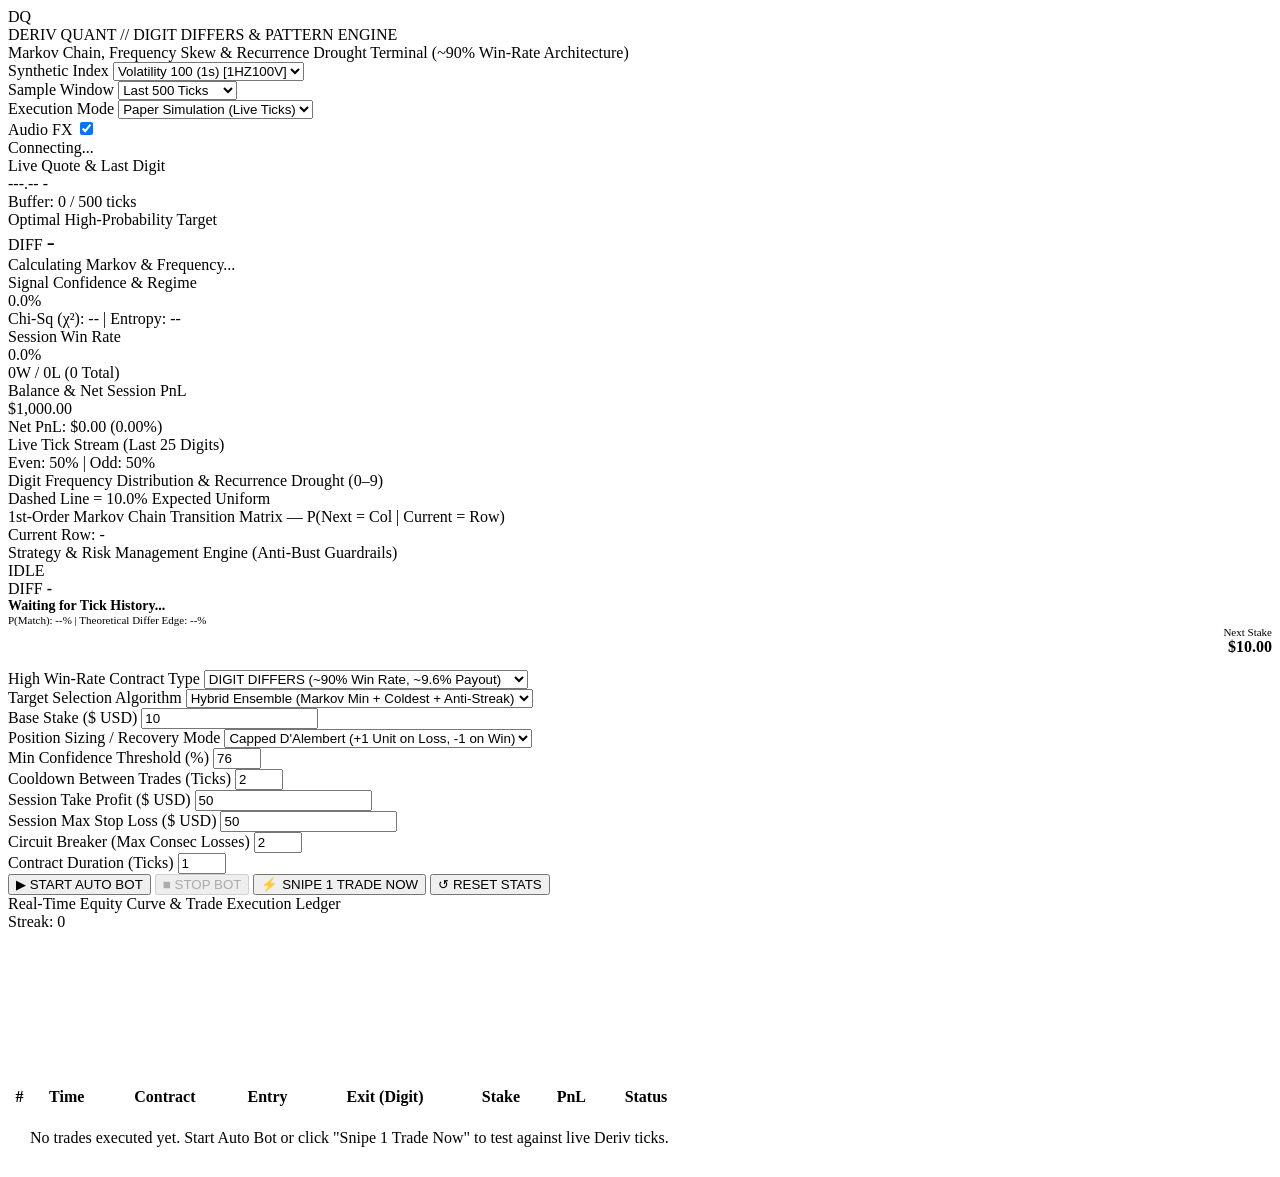
==== deriv-digit-bot/index.html @ 7e44f083 "Deploy Deriv Quant Terminal: deriv-digit-bot/index.html" ====
<!DOCTYPE html>
<html lang="en">
<head>
  <meta charset="UTF-8" />
  <meta name="viewport" content="width=device-width, initial-scale=1.0" />
  <title>Deriv Quant — Digit Statistics & Pattern Recognition Terminal</title>
  <link rel="preconnect" href="https://fonts.googleapis.com">
  <link rel="preconnect" href="https://fonts.gstatic.com" crossorigin>
  <link href="https://fonts.googleapis.com/css2?family=Inter:wght@400;500;600;700&family=JetBrains+Mono:wght@400;600;700;800&display=swap" rel="stylesheet">
  <link rel="stylesheet" href="styles.css" />
</head>
<body>

  <!-- Top Navigation & Connection Bar -->
  <header class="top-nav">
    <div class="brand">
      <div class="brand-logo">DQ</div>
      <div>
        <div class="brand-title">DERIV QUANT // DIGIT DIFFERS &amp; PATTERN ENGINE</div>
        <div class="brand-subtitle">Markov Chain, Frequency Skew &amp; Recurrence Drought Terminal (~90% Win-Rate Architecture)</div>
      </div>
    </div>

    <div class="nav-controls">
      <div class="control-pill">
        <label for="symbolSelect">Synthetic Index</label>
        <select id="symbolSelect">
          <option value="1HZ100V" selected>Volatility 100 (1s) [1HZ100V]</option>
          <option value="R_100">Volatility 100 [R_100]</option>
          <option value="1HZ75V">Volatility 75 (1s) [1HZ75V]</option>
          <option value="R_75">Volatility 75 [R_75]</option>
          <option value="1HZ50V">Volatility 50 (1s) [1HZ50V]</option>
          <option value="R_50">Volatility 50 [R_50]</option>
          <option value="1HZ25V">Volatility 25 (1s) [1HZ25V]</option>
          <option value="R_25">Volatility 25 [R_25]</option>
          <option value="1HZ10V">Volatility 10 (1s) [1HZ10V]</option>
          <option value="R_10">Volatility 10 [R_10]</option>
          <option value="JD100">Jump 100 Index [JD100]</option>
        </select>
      </div>

      <div class="control-pill">
        <label for="windowSelect">Sample Window</label>
        <select id="windowSelect">
          <option value="100">Last 100 Ticks</option>
          <option value="250">Last 250 Ticks</option>
          <option value="500" selected>Last 500 Ticks</option>
          <option value="1000">Last 1,000 Ticks</option>
        </select>
      </div>

      <div class="control-pill">
        <label for="execModeSelect">Execution Mode</label>
        <select id="execModeSelect">
          <option value="PAPER" selected>Paper Simulation (Live Ticks)</option>
          <option value="LIVE">Deriv API Account (Token)</option>
        </select>
      </div>

      <div class="control-pill" id="apiTokenContainer" style="display: none;">
        <label for="apiTokenInput">API Token</label>
        <input type="password" id="apiTokenInput" placeholder="Paste Deriv Token..." style="width: 145px;" />
        <button class="btn btn-secondary" id="authorizeBtn" style="min-width: auto; padding: 5px 10px;">Auth</button>
      </div>

      <div class="control-pill">
        <label for="soundToggle">Audio FX</label>
        <input type="checkbox" id="soundToggle" checked style="cursor: pointer;" />
      </div>

      <div id="wsStatusBadge" class="status-badge disconnected">
        <span class="status-dot"></span>
        <span id="wsStatusText">Connecting...</span>
      </div>
    </div>
  </header>

  <!-- Live Hero Metrics Strip -->
  <section class="ticker-strip">
    <div class="metric-box">
      <div class="metric-label">Live Quote &amp; Last Digit</div>
      <div class="metric-value">
        <span id="livePriceDisplay">---.--</span>
        <span id="liveDigitBadge" class="quote-last-digit">-</span>
      </div>
      <div class="metric-sub" id="tickCountSub">Buffer: 0 / 500 ticks</div>
    </div>

    <div class="metric-box">
      <div class="metric-label">Optimal High-Probability Target</div>
      <div class="metric-value" style="color: var(--accent-emerald);">
        <span id="bestTargetPrefix">DIFF</span> <span id="bestTargetDigit" style="font-size: 24px;">-</span>
      </div>
      <div class="metric-sub" id="bestTargetReason">Calculating Markov &amp; Frequency...</div>
    </div>

    <div class="metric-box">
      <div class="metric-label">Signal Confidence &amp; Regime</div>
      <div class="metric-value" id="confidenceDisplay">0.0%</div>
      <div class="metric-sub" id="chiSquareSub">Chi-Sq (χ²): -- | Entropy: --</div>
    </div>

    <div class="metric-box">
      <div class="metric-label">Session Win Rate</div>
      <div class="metric-value" id="winRateDisplay">0.0%</div>
      <div class="metric-sub" id="winLossSub">0W / 0L (0 Total)</div>
    </div>

    <div class="metric-box">
      <div class="metric-label">Balance &amp; Net Session PnL</div>
      <div class="metric-value">
        <span id="balanceDisplay">$1,000.00</span>
      </div>
      <div class="metric-sub" id="netPnlDisplay">Net PnL: $0.00 (0.00%)</div>
    </div>
  </section>

  <!-- Main Workspace Two-Column Grid -->
  <main class="workspace-grid">

    <!-- Left Column: Real-Time Digit Statistics & Pattern Recognition -->
    <div class="col-stack">

      <!-- Live Tick Digit Tape -->
      <div class="card">
        <div class="card-header">
          <div class="card-title">
            <span>Live Tick Stream (Last 25 Digits)</span>
          </div>
          <span class="card-badge" id="evenOddRatioBadge">Even: 50% | Odd: 50%</span>
        </div>
        <div class="card-body">
          <div class="tick-tape" id="tickTape"></div>
        </div>
      </div>

      <!-- Rolling Digit Distribution & Drought Analyzer (0-9) -->
      <div class="card">
        <div class="card-header">
          <div class="card-title">
            <span>Digit Frequency Distribution &amp; Recurrence Drought (0–9)</span>
          </div>
          <span class="card-badge">Dashed Line = 10.0% Expected Uniform</span>
        </div>
        <div class="card-body">
          <div class="digit-grid" id="digitDistributionGrid">
            <!-- Populated dynamically by JS -->
          </div>
        </div>
      </div>

      <!-- 1st-Order Markov Transition Matrix Heatmap -->
      <div class="card">
        <div class="card-header">
          <div class="card-title">
            <span>1st-Order Markov Chain Transition Matrix — P(Next = Col | Current = Row)</span>
          </div>
          <span class="card-badge" id="activeMarkovRowBadge">Current Row: -</span>
        </div>
        <div class="card-body markov-container">
          <table class="markov-table" id="markovTable">
            <!-- Populated dynamically by JS -->
          </table>
        </div>
      </div>

    </div>

    <!-- Right Column: Automated Bot Engine, Risk Manager & Trade Log -->
    <div class="col-stack">

      <!-- Signal & Strategy Controls Card -->
      <div class="card">
        <div class="card-header">
          <div class="card-title">
            <span>Strategy &amp; Risk Management Engine (Anti-Bust Guardrails)</span>
          </div>
          <span class="card-badge" id="botStateBadge">IDLE</span>
        </div>
        <div class="card-body">

          <!-- Live Signal Banner -->
          <div class="signal-banner" style="margin-bottom: 14px;">
            <div class="signal-main">
              <div class="signal-target-box">
                <span id="bannerContractPrefix">DIFF</span>
                <strong id="bannerTargetDigit">-</strong>
              </div>
              <div>
                <div style="font-weight: 700; font-size: 14px;" id="bannerSignalTitle">Waiting for Tick History...</div>
                <div style="font-size: 11px; color: var(--text-secondary);" id="bannerSignalSub">
                  P(Match): --% | Theoretical Differ Edge: --%
                </div>
              </div>
            </div>
            <div style="text-align: right; font-family: var(--font-mono);">
              <div style="font-size: 11px; color: var(--text-secondary);">Next Stake</div>
              <div style="font-size: 16px; font-weight: 700; color: var(--accent-cyan);" id="nextStakePreview">$10.00</div>
            </div>
          </div>

          <div class="settings-grid">
            <div class="form-group">
              <label for="contractTypeSelect">High Win-Rate Contract Type</label>
              <select id="contractTypeSelect">
                <option value="DIGITDIFF" selected>DIGIT DIFFERS (~90% Win Rate, ~9.6% Payout)</option>
                <option value="DIGITOVER_0">DIGIT OVER 0 (~90% Win Rate, ~9.6% Payout)</option>
                <option value="DIGITUNDER_9">DIGIT UNDER 9 (~90% Win Rate, ~9.6% Payout)</option>
                <option value="DIGITOVER_1">DIGIT OVER 1 (~80% Win Rate, ~23.5% Payout)</option>
                <option value="DIGITUNDER_8">DIGIT UNDER 8 (~80% Win Rate, ~23.5% Payout)</option>
              </select>
            </div>

            <div class="form-group">
              <label for="strategyModeSelect">Target Selection Algorithm</label>
              <select id="strategyModeSelect">
                <option value="HYBRID" selected>Hybrid Ensemble (Markov Min + Coldest + Anti-Streak)</option>
                <option value="MARKOV_ZERO">Strict Markov Zero-Transition Filter (P ≤ 4%)</option>
                <option value="MARKOV_MIN">Lowest Markov Transition P(Next | Current)</option>
                <option value="COLDEST">Coldest Digit (Lowest Rolling Frequency)</option>
                <option value="POST_CLUSTER">Cluster Exhaustion (After 2x Repeat)</option>
              </select>
            </div>

            <div class="form-group">
              <label for="baseStakeInput">Base Stake ($ USD)</label>
              <input type="number" id="baseStakeInput" value="10" min="0.35" step="0.5" />
            </div>

            <div class="form-group">
              <label for="sizingModeSelect">Position Sizing / Recovery Mode</label>
              <select id="sizingModeSelect">
                <option value="DALEMBERT" selected>Capped D'Alembert (+1 Unit on Loss, -1 on Win)</option>
                <option value="FLAT">Flat Stake (Zero Progression - Safest)</option>
                <option value="SPLIT_RECOVERY">3-Step Split Recovery (Capped at 3.5x)</option>
              </select>
            </div>

            <div class="form-group">
              <label for="minConfidenceInput">Min Confidence Threshold (%)</label>
              <input type="number" id="minConfidenceInput" value="76" min="50" max="98" step="1" />
            </div>

            <div class="form-group">
              <label for="cooldownTicksInput">Cooldown Between Trades (Ticks)</label>
              <input type="number" id="cooldownTicksInput" value="2" min="1" max="20" step="1" />
            </div>

            <div class="form-group">
              <label for="takeProfitInput">Session Take Profit ($ USD)</label>
              <input type="number" id="takeProfitInput" value="50" min="1" step="1" />
            </div>

            <div class="form-group">
              <label for="stopLossInput">Session Max Stop Loss ($ USD)</label>
              <input type="number" id="stopLossInput" value="50" min="1" step="1" />
            </div>

            <div class="form-group">
              <label for="maxConsecLossesInput">Circuit Breaker (Max Consec Losses)</label>
              <input type="number" id="maxConsecLossesInput" value="2" min="1" max="10" step="1" />
            </div>

            <div class="form-group">
              <label for="durationTicksInput">Contract Duration (Ticks)</label>
              <input type="number" id="durationTicksInput" value="1" min="1" max="10" step="1" />
            </div>
          </div>

          <div class="btn-row">
            <button class="btn btn-start" id="startBotBtn">▶ START AUTO BOT</button>
            <button class="btn btn-stop" id="stopBotBtn" disabled>■ STOP BOT</button>
            <button class="btn btn-snipe" id="manualSnipeBtn">⚡ SNIPE 1 TRADE NOW</button>
            <button class="btn btn-secondary" id="resetSessionBtn">↺ RESET STATS</button>
          </div>
        </div>
      </div>

      <!-- Equity Curve & Execution Log Card -->
      <div class="card">
        <div class="card-header">
          <div class="card-title">
            <span>Real-Time Equity Curve &amp; Trade Execution Ledger</span>
          </div>
          <span class="card-badge" id="streakBadge">Streak: 0</span>
        </div>
        <div class="card-body">
          <div class="equity-canvas-wrap">
            <canvas id="equityCanvas"></canvas>
          </div>

          <div class="table-scroll">
            <table class="trade-table">
              <thead>
                <tr>
                  <th>#</th>
                  <th>Time</th>
                  <th>Contract</th>
                  <th>Entry</th>
                  <th>Exit (Digit)</th>
                  <th>Stake</th>
                  <th>PnL</th>
                  <th>Status</th>
                </tr>
              </thead>
              <tbody id="tradeTableBody">
                <tr>
                  <td colspan="8" style="text-align: center; color: var(--text-muted); padding: 20px;">
                    No trades executed yet. Start Auto Bot or click "Snipe 1 Trade Now" to test against live Deriv ticks.
                  </td>
                </tr>
              </tbody>
            </table>
          </div>
        </div>
      </div>

    </div>

  </main>

  <script src="app.js"></script>
</body>
</html>
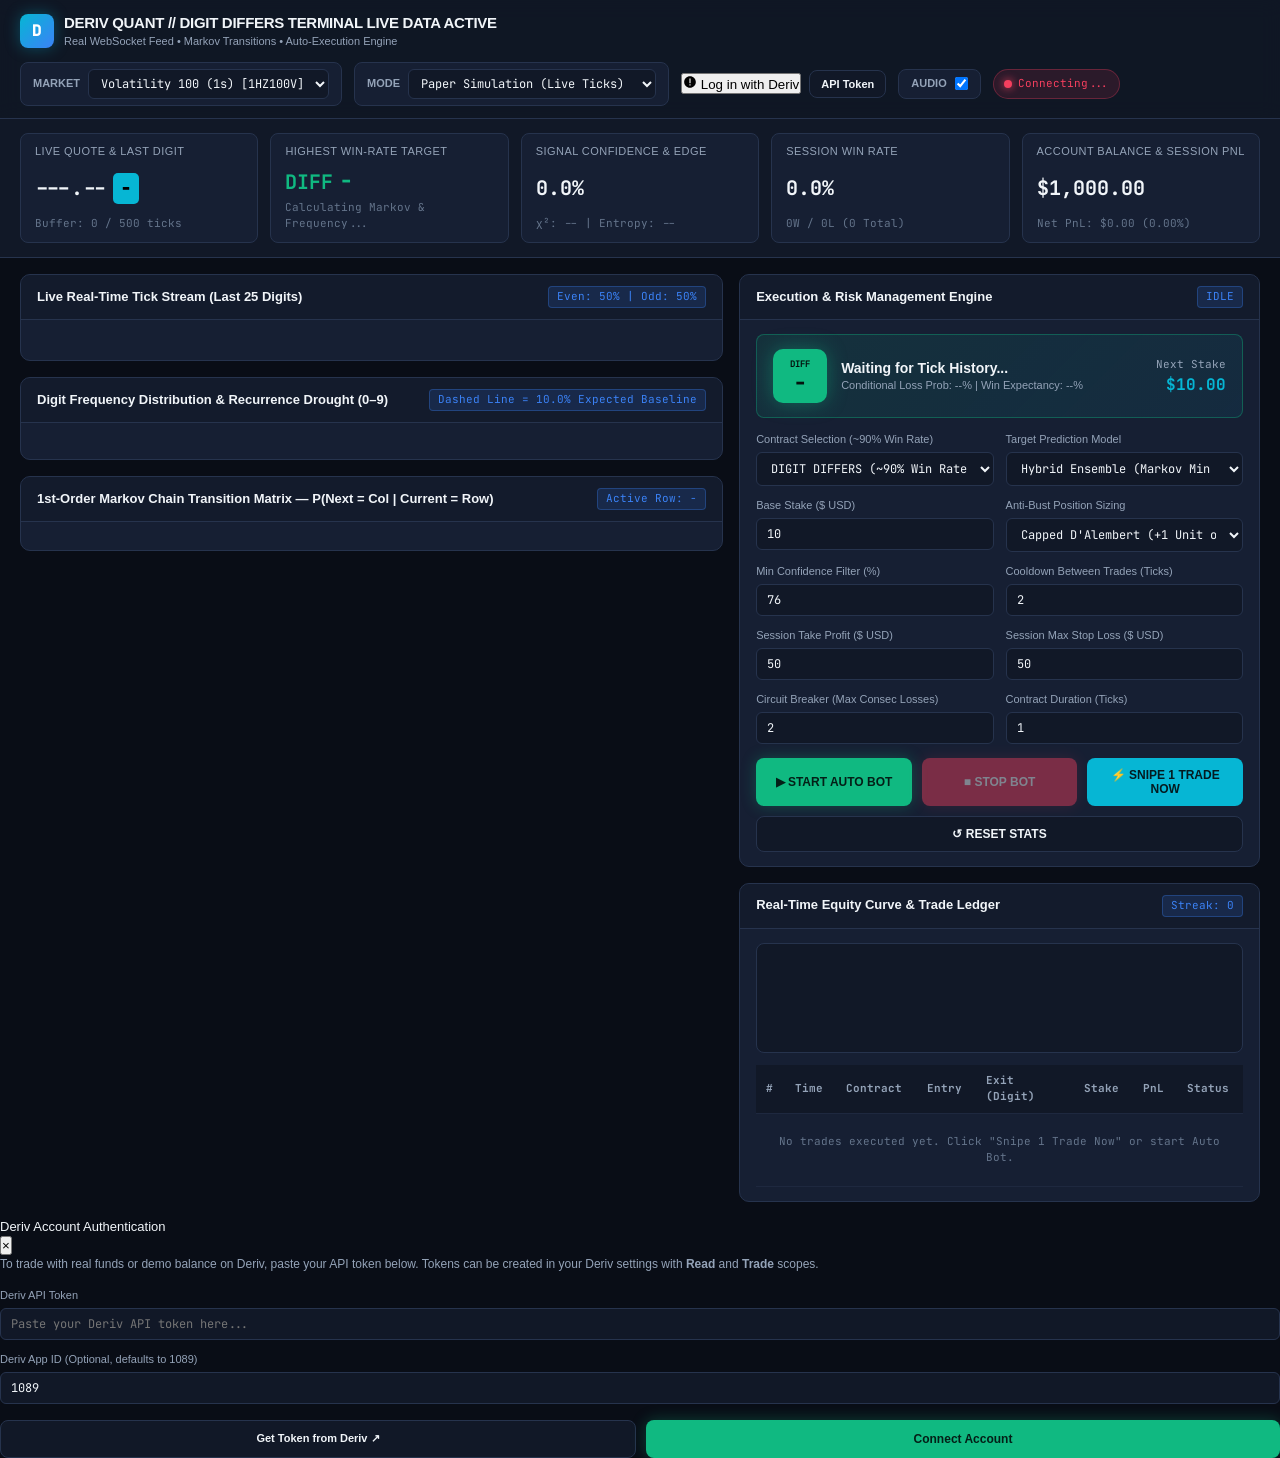
==== commit 8f418031: "Deploy Deriv Quant Terminal: deriv-digit-bot/index.html" ====
--- a/deriv-digit-bot/index.html
+++ b/deriv-digit-bot/index.html
@@ -3,7 +3,7 @@
 <head>
   <meta charset="UTF-8" />
   <meta name="viewport" content="width=device-width, initial-scale=1.0" />
-  <title>Deriv Quant — Digit Statistics & Pattern Recognition Terminal</title>
+  <title>Deriv Quant — Digit Statistics &amp; Real-Time Trading Terminal</title>
   <link rel="preconnect" href="https://fonts.googleapis.com">
   <link rel="preconnect" href="https://fonts.gstatic.com" crossorigin>
   <link href="https://fonts.googleapis.com/css2?family=Inter:wght@400;500;600;700&family=JetBrains+Mono:wght@400;600;700;800&display=swap" rel="stylesheet">
@@ -14,16 +14,20 @@
   <!-- Top Navigation & Connection Bar -->
   <header class="top-nav">
     <div class="brand">
-      <div class="brand-logo">DQ</div>
+      <div class="brand-logo">D</div>
       <div>
-        <div class="brand-title">DERIV QUANT // DIGIT DIFFERS &amp; PATTERN ENGINE</div>
-        <div class="brand-subtitle">Markov Chain, Frequency Skew &amp; Recurrence Drought Terminal (~90% Win-Rate Architecture)</div>
+        <div class="brand-title">
+          <span>DERIV QUANT // DIGIT DIFFERS TERMINAL</span>
+          <span class="live-pill" id="marketStatusPill">LIVE DATA ACTIVE</span>
+        </div>
+        <div class="brand-subtitle">Real WebSocket Feed • Markov Transitions • Auto-Execution Engine</div>
       </div>
     </div>
 
     <div class="nav-controls">
+      <!-- Deriv Symbol Selector -->
       <div class="control-pill">
-        <label for="symbolSelect">Synthetic Index</label>
+        <label for="symbolSelect">Market</label>
         <select id="symbolSelect">
           <option value="1HZ100V" selected>Volatility 100 (1s) [1HZ100V]</option>
           <option value="R_100">Volatility 100 [R_100]</option>
@@ -39,35 +43,43 @@
         </select>
       </div>
 
+      <!-- Execution Mode: Paper vs Live Account -->
       <div class="control-pill">
-        <label for="windowSelect">Sample Window</label>
-        <select id="windowSelect">
-          <option value="100">Last 100 Ticks</option>
-          <option value="250">Last 250 Ticks</option>
-          <option value="500" selected>Last 500 Ticks</option>
-          <option value="1000">Last 1,000 Ticks</option>
-        </select>
-      </div>
-
-      <div class="control-pill">
-        <label for="execModeSelect">Execution Mode</label>
+        <label for="execModeSelect">Mode</label>
         <select id="execModeSelect">
           <option value="PAPER" selected>Paper Simulation (Live Ticks)</option>
-          <option value="LIVE">Deriv API Account (Token)</option>
+          <option value="LIVE">Real Deriv Account (Live Bets)</option>
         </select>
       </div>
 
-      <div class="control-pill" id="apiTokenContainer" style="display: none;">
-        <label for="apiTokenInput">API Token</label>
-        <input type="password" id="apiTokenInput" placeholder="Paste Deriv Token..." style="width: 145px;" />
-        <button class="btn btn-secondary" id="authorizeBtn" style="min-width: auto; padding: 5px 10px;">Auth</button>
-      </div>
-
-      <div class="control-pill">
-        <label for="soundToggle">Audio FX</label>
+      <!-- Logged-in Account Badge & Switcher (Shown when authorized) -->
+      <div id="accountPill" class="account-badge-pill" style="display: none;">
+        <span id="accountTypeTag" class="account-type-tag tag-demo">DEMO</span>
+        <select id="accountSelect" style="background: transparent; border: none; font-weight: 700; color: #fff; padding: 0 4px; font-family: var(--font-mono);"></select>
+        <span id="headerBalance" class="account-balance-text">$0.00</span>
+        <button id="logoutBtn" title="Log out" style="background: none; border: none; color: var(--text-muted); cursor: pointer; font-size: 14px; margin-left: 4px;">✕</button>
+      </div>
+
+      <!-- Auth Actions: OAuth Login & API Token Modal -->
+      <div id="authActionsGroup" style="display: flex; gap: 8px; align-items: center;">
+        <button class="btn-deriv-login" id="derivOAuthBtn" title="Official Deriv OAuth2 Redirect Login">
+          <svg width="14" height="14" viewBox="0 0 24 24" fill="currentColor">
+            <path d="M12 2C6.48 2 2 6.48 2 12s4.48 10 10 10 10-4.48 10-10S17.52 2 12 2zm-1 14h2v2h-2v-2zm0-10h2v8h-2V6z"/>
+          </svg>
+          Log in with Deriv
+        </button>
+        <button class="btn btn-secondary" id="openTokenModalBtn" style="padding: 7px 11px; min-width: auto; font-size: 11px;">
+          API Token
+        </button>
+      </div>
+
+      <!-- Sound Toggle -->
+      <div class="control-pill" title="Toggle audio sound FX for wins, losses and entries">
+        <label for="soundToggle">Audio</label>
         <input type="checkbox" id="soundToggle" checked style="cursor: pointer;" />
       </div>
 
+      <!-- WebSocket Stream Status Badge -->
       <div id="wsStatusBadge" class="status-badge disconnected">
         <span class="status-dot"></span>
         <span id="wsStatusText">Connecting...</span>
@@ -87,7 +99,7 @@
     </div>
 
     <div class="metric-box">
-      <div class="metric-label">Optimal High-Probability Target</div>
+      <div class="metric-label">Highest Win-Rate Target</div>
       <div class="metric-value" style="color: var(--accent-emerald);">
         <span id="bestTargetPrefix">DIFF</span> <span id="bestTargetDigit" style="font-size: 24px;">-</span>
       </div>
@@ -95,9 +107,9 @@
     </div>
 
     <div class="metric-box">
-      <div class="metric-label">Signal Confidence &amp; Regime</div>
+      <div class="metric-label">Signal Confidence &amp; Edge</div>
       <div class="metric-value" id="confidenceDisplay">0.0%</div>
-      <div class="metric-sub" id="chiSquareSub">Chi-Sq (χ²): -- | Entropy: --</div>
+      <div class="metric-sub" id="chiSquareSub">χ²: -- | Entropy: --</div>
     </div>
 
     <div class="metric-box">
@@ -107,7 +119,7 @@
     </div>
 
     <div class="metric-box">
-      <div class="metric-label">Balance &amp; Net Session PnL</div>
+      <div class="metric-label">Account Balance &amp; Session PnL</div>
       <div class="metric-value">
         <span id="balanceDisplay">$1,000.00</span>
       </div>
@@ -125,7 +137,7 @@
       <div class="card">
         <div class="card-header">
           <div class="card-title">
-            <span>Live Tick Stream (Last 25 Digits)</span>
+            <span>Live Real-Time Tick Stream (Last 25 Digits)</span>
           </div>
           <span class="card-badge" id="evenOddRatioBadge">Even: 50% | Odd: 50%</span>
         </div>
@@ -140,7 +152,7 @@
           <div class="card-title">
             <span>Digit Frequency Distribution &amp; Recurrence Drought (0–9)</span>
           </div>
-          <span class="card-badge">Dashed Line = 10.0% Expected Uniform</span>
+          <span class="card-badge">Dashed Line = 10.0% Expected Baseline</span>
         </div>
         <div class="card-body">
           <div class="digit-grid" id="digitDistributionGrid">
@@ -155,7 +167,7 @@
           <div class="card-title">
             <span>1st-Order Markov Chain Transition Matrix — P(Next = Col | Current = Row)</span>
           </div>
-          <span class="card-badge" id="activeMarkovRowBadge">Current Row: -</span>
+          <span class="card-badge" id="activeMarkovRowBadge">Active Row: -</span>
         </div>
         <div class="card-body markov-container">
           <table class="markov-table" id="markovTable">
@@ -173,7 +185,7 @@
       <div class="card">
         <div class="card-header">
           <div class="card-title">
-            <span>Strategy &amp; Risk Management Engine (Anti-Bust Guardrails)</span>
+            <span>Execution &amp; Risk Management Engine</span>
           </div>
           <span class="card-badge" id="botStateBadge">IDLE</span>
         </div>
@@ -189,7 +201,7 @@
               <div>
                 <div style="font-weight: 700; font-size: 14px;" id="bannerSignalTitle">Waiting for Tick History...</div>
                 <div style="font-size: 11px; color: var(--text-secondary);" id="bannerSignalSub">
-                  P(Match): --% | Theoretical Differ Edge: --%
+                  Conditional Loss Prob: --% | Win Expectancy: --%
                 </div>
               </div>
             </div>
@@ -201,7 +213,7 @@
 
           <div class="settings-grid">
             <div class="form-group">
-              <label for="contractTypeSelect">High Win-Rate Contract Type</label>
+              <label for="contractTypeSelect">Contract Selection (~90% Win Rate)</label>
               <select id="contractTypeSelect">
                 <option value="DIGITDIFF" selected>DIGIT DIFFERS (~90% Win Rate, ~9.6% Payout)</option>
                 <option value="DIGITOVER_0">DIGIT OVER 0 (~90% Win Rate, ~9.6% Payout)</option>
@@ -212,13 +224,12 @@
             </div>
 
             <div class="form-group">
-              <label for="strategyModeSelect">Target Selection Algorithm</label>
+              <label for="strategyModeSelect">Target Prediction Model</label>
               <select id="strategyModeSelect">
-                <option value="HYBRID" selected>Hybrid Ensemble (Markov Min + Coldest + Anti-Streak)</option>
-                <option value="MARKOV_ZERO">Strict Markov Zero-Transition Filter (P ≤ 4%)</option>
+                <option value="HYBRID" selected>Hybrid Ensemble (Markov Min + Coldest + Drought)</option>
                 <option value="MARKOV_MIN">Lowest Markov Transition P(Next | Current)</option>
                 <option value="COLDEST">Coldest Digit (Lowest Rolling Frequency)</option>
-                <option value="POST_CLUSTER">Cluster Exhaustion (After 2x Repeat)</option>
+                <option value="POST_CLUSTER">Cluster Exhaustion (After 2x Consecutive)</option>
               </select>
             </div>
 
@@ -228,7 +239,7 @@
             </div>
 
             <div class="form-group">
-              <label for="sizingModeSelect">Position Sizing / Recovery Mode</label>
+              <label for="sizingModeSelect">Anti-Bust Position Sizing</label>
               <select id="sizingModeSelect">
                 <option value="DALEMBERT" selected>Capped D'Alembert (+1 Unit on Loss, -1 on Win)</option>
                 <option value="FLAT">Flat Stake (Zero Progression - Safest)</option>
@@ -237,7 +248,7 @@
             </div>
 
             <div class="form-group">
-              <label for="minConfidenceInput">Min Confidence Threshold (%)</label>
+              <label for="minConfidenceInput">Min Confidence Filter (%)</label>
               <input type="number" id="minConfidenceInput" value="76" min="50" max="98" step="1" />
             </div>
 
@@ -280,7 +291,7 @@
       <div class="card">
         <div class="card-header">
           <div class="card-title">
-            <span>Real-Time Equity Curve &amp; Trade Execution Ledger</span>
+            <span>Real-Time Equity Curve &amp; Trade Ledger</span>
           </div>
           <span class="card-badge" id="streakBadge">Streak: 0</span>
         </div>
@@ -306,7 +317,7 @@
               <tbody id="tradeTableBody">
                 <tr>
                   <td colspan="8" style="text-align: center; color: var(--text-muted); padding: 20px;">
-                    No trades executed yet. Start Auto Bot or click "Snipe 1 Trade Now" to test against live Deriv ticks.
+                    No trades executed yet. Click "Snipe 1 Trade Now" or start Auto Bot.
                   </td>
                 </tr>
               </tbody>
@@ -319,6 +330,42 @@
 
   </main>
 
+  <!-- API Token Modal -->
+  <div class="modal-overlay" id="tokenModal">
+    <div class="modal-content">
+      <div class="modal-header">
+        <div class="modal-title">Deriv Account Authentication</div>
+        <button class="modal-close" id="closeTokenModalBtn">×</button>
+      </div>
+      <p style="font-size: 12px; color: var(--text-secondary); margin-bottom: 14px;">
+        To trade with real funds or demo balance on Deriv, paste your API token below.
+        Tokens can be created in your Deriv settings with <strong>Read</strong> and <strong>Trade</strong> scopes.
+      </p>
+
+      <div class="form-group" style="margin-bottom: 12px;">
+        <label for="modalTokenInput">Deriv API Token</label>
+        <input type="password" id="modalTokenInput" placeholder="Paste your Deriv API token here..." />
+      </div>
+
+      <div class="form-group" style="margin-bottom: 16px;">
+        <label for="modalAppIdInput">Deriv App ID (Optional, defaults to 1089)</label>
+        <input type="number" id="modalAppIdInput" value="1089" />
+      </div>
+
+      <div style="display: flex; gap: 10px; justify-content: flex-end;">
+        <a href="https://app.deriv.com/account/api-token" target="_blank" rel="noopener" class="btn btn-secondary" style="text-decoration: none; font-size: 11px;">
+          Get Token from Deriv ↗
+        </a>
+        <button class="btn btn-start" id="saveTokenBtn" style="min-width: 140px;">
+          Connect Account
+        </button>
+      </div>
+    </div>
+  </div>
+
+  <!-- Toast Notification Container -->
+  <div id="toastContainer"></div>
+
   <script src="app.js"></script>
 </body>
 </html>
--- a/deriv-digit-bot/styles.css
+++ b/deriv-digit-bot/styles.css
@@ -0,0 +1,646 @@
+:root {
+  --bg-primary: #090d16;
+  --bg-secondary: #111827;
+  --bg-card: #161f33;
+  --bg-card-hover: #1e2942;
+  --border-color: #26334d;
+  --text-primary: #f1f5f9;
+  --text-secondary: #94a3b8;
+  --text-muted: #64748b;
+  --accent-cyan: #06b6d4;
+  --accent-blue: #3b82f6;
+  --accent-emerald: #10b981;
+  --accent-amber: #f59e0b;
+  --accent-rose: #f43f5e;
+  --accent-purple: #8b5cf6;
+  --font-mono: 'JetBrains Mono', 'Fira Code', Consolas, monospace;
+  --font-sans: 'Inter', -apple-system, BlinkMacSystemFont, 'Segoe UI', Roboto, sans-serif;
+}
+
+* {
+  box-sizing: border-box;
+  margin: 0;
+  padding: 0;
+}
+
+body {
+  background-color: var(--bg-primary);
+  color: var(--text-primary);
+  font-family: var(--font-sans);
+  font-size: 13px;
+  line-height: 1.45;
+  min-height: 100vh;
+  overflow-x: hidden;
+}
+
+/* Header */
+.top-nav {
+  display: flex;
+  align-items: center;
+  justify-content: space-between;
+  flex-wrap: wrap;
+  gap: 12px;
+  padding: 12px 20px;
+  background: rgba(17, 24, 39, 0.92);
+  backdrop-filter: blur(10px);
+  border-bottom: 1px solid var(--border-color);
+  position: sticky;
+  top: 0;
+  z-index: 100;
+}
+
+.brand {
+  display: flex;
+  align-items: center;
+  gap: 10px;
+}
+
+.brand-logo {
+  width: 34px;
+  height: 34px;
+  border-radius: 8px;
+  background: linear-gradient(135deg, var(--accent-cyan), var(--accent-blue));
+  display: flex;
+  align-items: center;
+  justify-content: center;
+  font-family: var(--font-mono);
+  font-weight: 800;
+  font-size: 16px;
+  color: #fff;
+  box-shadow: 0 0 15px rgba(6, 182, 212, 0.35);
+}
+
+.brand-title {
+  font-weight: 700;
+  font-size: 15px;
+  letter-spacing: -0.02em;
+}
+
+.brand-subtitle {
+  font-size: 11px;
+  color: var(--text-secondary);
+}
+
+.nav-controls {
+  display: flex;
+  align-items: center;
+  gap: 12px;
+  flex-wrap: wrap;
+}
+
+.control-pill {
+  display: flex;
+  align-items: center;
+  gap: 8px;
+  background: var(--bg-card);
+  border: 1px solid var(--border-color);
+  padding: 6px 12px;
+  border-radius: 8px;
+}
+
+.control-pill label {
+  font-size: 11px;
+  color: var(--text-secondary);
+  text-transform: uppercase;
+  font-weight: 600;
+}
+
+select, input[type="number"], input[type="text"], input[type="password"] {
+  background: var(--bg-secondary);
+  color: var(--text-primary);
+  border: 1px solid var(--border-color);
+  border-radius: 6px;
+  padding: 5px 8px;
+  font-size: 12px;
+  font-family: var(--font-mono);
+  outline: none;
+  transition: border-color 0.15s;
+}
+
+select:focus, input:focus {
+  border-color: var(--accent-cyan);
+}
+
+.status-badge {
+  display: flex;
+  align-items: center;
+  gap: 6px;
+  font-family: var(--font-mono);
+  font-size: 11px;
+  padding: 6px 10px;
+  border-radius: 20px;
+  background: rgba(16, 185, 129, 0.12);
+  color: var(--accent-emerald);
+  border: 1px solid rgba(16, 185, 129, 0.3);
+}
+
+.status-badge.disconnected {
+  background: rgba(244, 63, 94, 0.12);
+  color: var(--accent-rose);
+  border-color: rgba(244, 63, 94, 0.3);
+}
+
+.status-dot {
+  width: 8px;
+  height: 8px;
+  border-radius: 50%;
+  background: currentColor;
+  box-shadow: 0 0 8px currentColor;
+  animation: pulse 1.8s infinite;
+}
+
+@keyframes pulse {
+  0%, 100% { opacity: 1; }
+  50% { opacity: 0.4; }
+}
+
+/* Live Ticker Hero Strip */
+.ticker-strip {
+  display: grid;
+  grid-template-columns: repeat(auto-fit, minmax(175px, 1fr));
+  gap: 12px;
+  padding: 14px 20px;
+  background: var(--bg-secondary);
+  border-bottom: 1px solid var(--border-color);
+}
+
+.metric-box {
+  background: var(--bg-card);
+  border: 1px solid var(--border-color);
+  border-radius: 8px;
+  padding: 10px 14px;
+  display: flex;
+  flex-direction: column;
+  justify-content: space-between;
+}
+
+.metric-label {
+  font-size: 11px;
+  color: var(--text-secondary);
+  text-transform: uppercase;
+  letter-spacing: 0.04em;
+  margin-bottom: 4px;
+}
+
+.metric-value {
+  font-family: var(--font-mono);
+  font-size: 20px;
+  font-weight: 700;
+  color: var(--text-primary);
+  display: flex;
+  align-items: baseline;
+  gap: 6px;
+}
+
+.quote-last-digit {
+  display: inline-block;
+  padding: 1px 7px;
+  border-radius: 5px;
+  background: var(--accent-cyan);
+  color: #000;
+  font-weight: 800;
+}
+
+.metric-sub {
+  font-size: 11px;
+  color: var(--text-muted);
+  margin-top: 2px;
+  font-family: var(--font-mono);
+}
+
+/* Main Grid Layout */
+.workspace-grid {
+  display: grid;
+  grid-template-columns: 1.35fr 1fr;
+  gap: 16px;
+  padding: 16px 20px;
+  max-width: 1800px;
+  margin: 0 auto;
+}
+
+@media (max-width: 1200px) {
+  .workspace-grid {
+    grid-template-columns: 1fr;
+  }
+}
+
+.col-stack {
+  display: flex;
+  flex-direction: column;
+  gap: 16px;
+}
+
+.card {
+  background: var(--bg-card);
+  border: 1px solid var(--border-color);
+  border-radius: 10px;
+  overflow: hidden;
+}
+
+.card-header {
+  display: flex;
+  align-items: center;
+  justify-content: space-between;
+  padding: 11px 16px;
+  background: rgba(17, 24, 39, 0.55);
+  border-bottom: 1px solid var(--border-color);
+}
+
+.card-title {
+  font-weight: 600;
+  font-size: 13px;
+  display: flex;
+  align-items: center;
+  gap: 8px;
+}
+
+.card-badge {
+  font-family: var(--font-mono);
+  font-size: 11px;
+  padding: 2px 8px;
+  border-radius: 4px;
+  background: rgba(59, 130, 246, 0.15);
+  color: var(--accent-blue);
+  border: 1px solid rgba(59, 130, 246, 0.3);
+}
+
+.card-body {
+  padding: 14px 16px;
+}
+
+/* Recent Ticks Stream Tape */
+.tick-tape {
+  display: flex;
+  gap: 6px;
+  overflow-x: hidden;
+  padding: 6px 0;
+  align-items: center;
+}
+
+.tick-pill {
+  min-width: 32px;
+  height: 32px;
+  border-radius: 6px;
+  display: flex;
+  align-items: center;
+  justify-content: center;
+  font-family: var(--font-mono);
+  font-weight: 700;
+  font-size: 14px;
+  background: var(--bg-secondary);
+  border: 1px solid var(--border-color);
+  transition: transform 0.15s, background 0.15s;
+}
+
+.tick-pill.latest {
+  transform: scale(1.1);
+  border-color: var(--accent-cyan);
+  box-shadow: 0 0 10px rgba(6, 182, 212, 0.4);
+}
+
+.tick-pill.target-diff {
+  background: rgba(16, 185, 129, 0.18);
+  border-color: var(--accent-emerald);
+  color: var(--accent-emerald);
+}
+
+/* Digit Distribution Bars (0-9) */
+.digit-grid {
+  display: grid;
+  grid-template-columns: repeat(10, 1fr);
+  gap: 8px;
+  margin-top: 8px;
+}
+
+.digit-col {
+  display: flex;
+  flex-direction: column;
+  align-items: center;
+  background: var(--bg-secondary);
+  border: 1px solid var(--border-color);
+  border-radius: 8px;
+  padding: 10px 6px;
+  position: relative;
+  transition: border-color 0.2s, box-shadow 0.2s;
+}
+
+.digit-col.active-digit {
+  border-color: var(--accent-cyan);
+  box-shadow: inset 0 0 10px rgba(6, 182, 212, 0.2);
+}
+
+.digit-col.recommended-diff {
+  border-color: var(--accent-emerald);
+  box-shadow: 0 0 12px rgba(16, 185, 129, 0.25);
+}
+
+.digit-col.hot-digit {
+  border-color: rgba(244, 63, 94, 0.5);
+}
+
+.digit-tag {
+  font-size: 9px;
+  font-family: var(--font-mono);
+  text-transform: uppercase;
+  padding: 1px 5px;
+  border-radius: 3px;
+  margin-bottom: 6px;
+  height: 15px;
+}
+
+.tag-cold {
+  background: rgba(16, 185, 129, 0.2);
+  color: var(--accent-emerald);
+}
+
+.tag-hot {
+  background: rgba(244, 63, 94, 0.2);
+  color: var(--accent-rose);
+}
+
+.bar-wrapper {
+  width: 100%;
+  height: 95px;
+  background: rgba(255, 255, 255, 0.03);
+  border-radius: 4px;
+  display: flex;
+  align-items: flex-end;
+  justify-content: center;
+  position: relative;
+  overflow: hidden;
+  margin-bottom: 8px;
+}
+
+.bar-baseline {
+  position: absolute;
+  bottom: 50%; /* 10% expected mark when max scale is 20% */
+  left: 0;
+  right: 0;
+  border-top: 1px dashed rgba(148, 163, 184, 0.35);
+  z-index: 1;
+}
+
+.bar-fill {
+  width: 70%;
+  background: linear-gradient(180deg, var(--accent-blue), rgba(59, 130, 246, 0.3));
+  border-radius: 3px 3px 0 0;
+  transition: height 0.25s ease;
+}
+
+.digit-col.recommended-diff .bar-fill {
+  background: linear-gradient(180deg, var(--accent-emerald), rgba(16, 185, 129, 0.3));
+}
+
+.digit-col.hot-digit .bar-fill {
+  background: linear-gradient(180deg, var(--accent-rose), rgba(244, 63, 94, 0.3));
+}
+
+.digit-number {
+  font-family: var(--font-mono);
+  font-size: 16px;
+  font-weight: 800;
+  margin-bottom: 2px;
+}
+
+.digit-pct {
+  font-family: var(--font-mono);
+  font-size: 11px;
+  color: var(--text-secondary);
+}
+
+.digit-drought {
+  font-family: var(--font-mono);
+  font-size: 10px;
+  color: var(--text-muted);
+  margin-top: 4px;
+}
+
+/* Markov Transition Heatmap */
+.markov-container {
+  overflow-x: auto;
+}
+
+.markov-table {
+  width: 100%;
+  border-collapse: collapse;
+  font-family: var(--font-mono);
+  font-size: 11px;
+  text-align: center;
+}
+
+.markov-table th, .markov-table td {
+  padding: 6px 4px;
+  border: 1px solid rgba(38, 51, 77, 0.6);
+}
+
+.markov-table th {
+  background: var(--bg-secondary);
+  color: var(--text-secondary);
+  font-weight: 600;
+}
+
+.markov-row-active {
+  outline: 2px solid var(--accent-cyan);
+  position: relative;
+}
+
+.markov-cell-best {
+  outline: 2px solid var(--accent-emerald);
+  font-weight: 800;
+  color: #fff !important;
+}
+
+/* Signal Engine Banner */
+.signal-banner {
+  display: flex;
+  align-items: center;
+  justify-content: space-between;
+  flex-wrap: wrap;
+  gap: 12px;
+  padding: 14px 16px;
+  border-radius: 8px;
+  background: linear-gradient(135deg, rgba(16, 185, 129, 0.12), rgba(6, 182, 212, 0.08));
+  border: 1px solid rgba(16, 185, 129, 0.35);
+}
+
+.signal-main {
+  display: flex;
+  align-items: center;
+  gap: 14px;
+}
+
+.signal-target-box {
+  width: 54px;
+  height: 54px;
+  border-radius: 10px;
+  background: var(--accent-emerald);
+  color: #04130e;
+  display: flex;
+  flex-direction: column;
+  align-items: center;
+  justify-content: center;
+  font-family: var(--font-mono);
+  box-shadow: 0 0 20px rgba(16, 185, 129, 0.4);
+}
+
+.signal-target-box span {
+  font-size: 9px;
+  font-weight: 700;
+  text-transform: uppercase;
+}
+
+.signal-target-box strong {
+  font-size: 24px;
+  line-height: 1;
+}
+
+/* Form Settings Grid */
+.settings-grid {
+  display: grid;
+  grid-template-columns: repeat(2, 1fr);
+  gap: 12px;
+}
+
+.form-group {
+  display: flex;
+  flex-direction: column;
+  gap: 4px;
+}
+
+.form-group label {
+  font-size: 11px;
+  color: var(--text-secondary);
+  font-weight: 500;
+}
+
+.form-group input, .form-group select {
+  width: 100%;
+  padding: 7px 10px;
+}
+
+/* Buttons */
+.btn-row {
+  display: flex;
+  gap: 10px;
+  margin-top: 14px;
+  flex-wrap: wrap;
+}
+
+.btn {
+  flex: 1;
+  min-width: 120px;
+  padding: 10px 14px;
+  border-radius: 8px;
+  border: none;
+  font-family: var(--font-sans);
+  font-weight: 700;
+  font-size: 12px;
+  cursor: pointer;
+  display: inline-flex;
+  align-items: center;
+  justify-content: center;
+  gap: 8px;
+  transition: transform 0.1s, opacity 0.15s, box-shadow 0.2s;
+}
+
+.btn:active {
+  transform: translateY(1px);
+}
+
+.btn:disabled {
+  opacity: 0.45;
+  cursor: not-allowed;
+}
+
+.btn-start {
+  background: var(--accent-emerald);
+  color: #041f17;
+  box-shadow: 0 0 15px rgba(16, 185, 129, 0.3);
+}
+
+.btn-stop {
+  background: var(--accent-rose);
+  color: #fff;
+  box-shadow: 0 0 15px rgba(244, 63, 94, 0.3);
+}
+
+.btn-snipe {
+  background: var(--accent-cyan);
+  color: #041b20;
+}
+
+.btn-secondary {
+  background: var(--bg-secondary);
+  color: var(--text-primary);
+  border: 1px solid var(--border-color);
+}
+
+/* Trade History Table */
+.table-scroll {
+  max-height: 290px;
+  overflow-y: auto;
+}
+
+.trade-table {
+  width: 100%;
+  border-collapse: collapse;
+  font-family: var(--font-mono);
+  font-size: 11px;
+}
+
+.trade-table th, .trade-table td {
+  padding: 8px 10px;
+  text-align: left;
+  border-bottom: 1px solid rgba(38, 51, 77, 0.5);
+}
+
+.trade-table th {
+  color: var(--text-secondary);
+  background: var(--bg-secondary);
+  position: sticky;
+  top: 0;
+}
+
+.badge-win {
+  background: rgba(16, 185, 129, 0.18);
+  color: var(--accent-emerald);
+  padding: 2px 6px;
+  border-radius: 4px;
+  font-weight: 700;
+}
+
+.badge-loss {
+  background: rgba(244, 63, 94, 0.18);
+  color: var(--accent-rose);
+  padding: 2px 6px;
+  border-radius: 4px;
+  font-weight: 700;
+}
+
+.badge-open {
+  background: rgba(245, 158, 11, 0.18);
+  color: var(--accent-amber);
+  padding: 2px 6px;
+  border-radius: 4px;
+  font-weight: 700;
+}
+
+.pnl-pos { color: var(--accent-emerald); font-weight: 700; }
+.pnl-neg { color: var(--accent-rose); font-weight: 700; }
+
+/* Equity Curve Canvas */
+.equity-canvas-wrap {
+  width: 100%;
+  height: 110px;
+  background: var(--bg-secondary);
+  border: 1px solid var(--border-color);
+  border-radius: 8px;
+  margin-bottom: 12px;
+  position: relative;
+}
+
+canvas#equityCanvas {
+  width: 100%;
+  height: 100%;
+  display: block;
+}
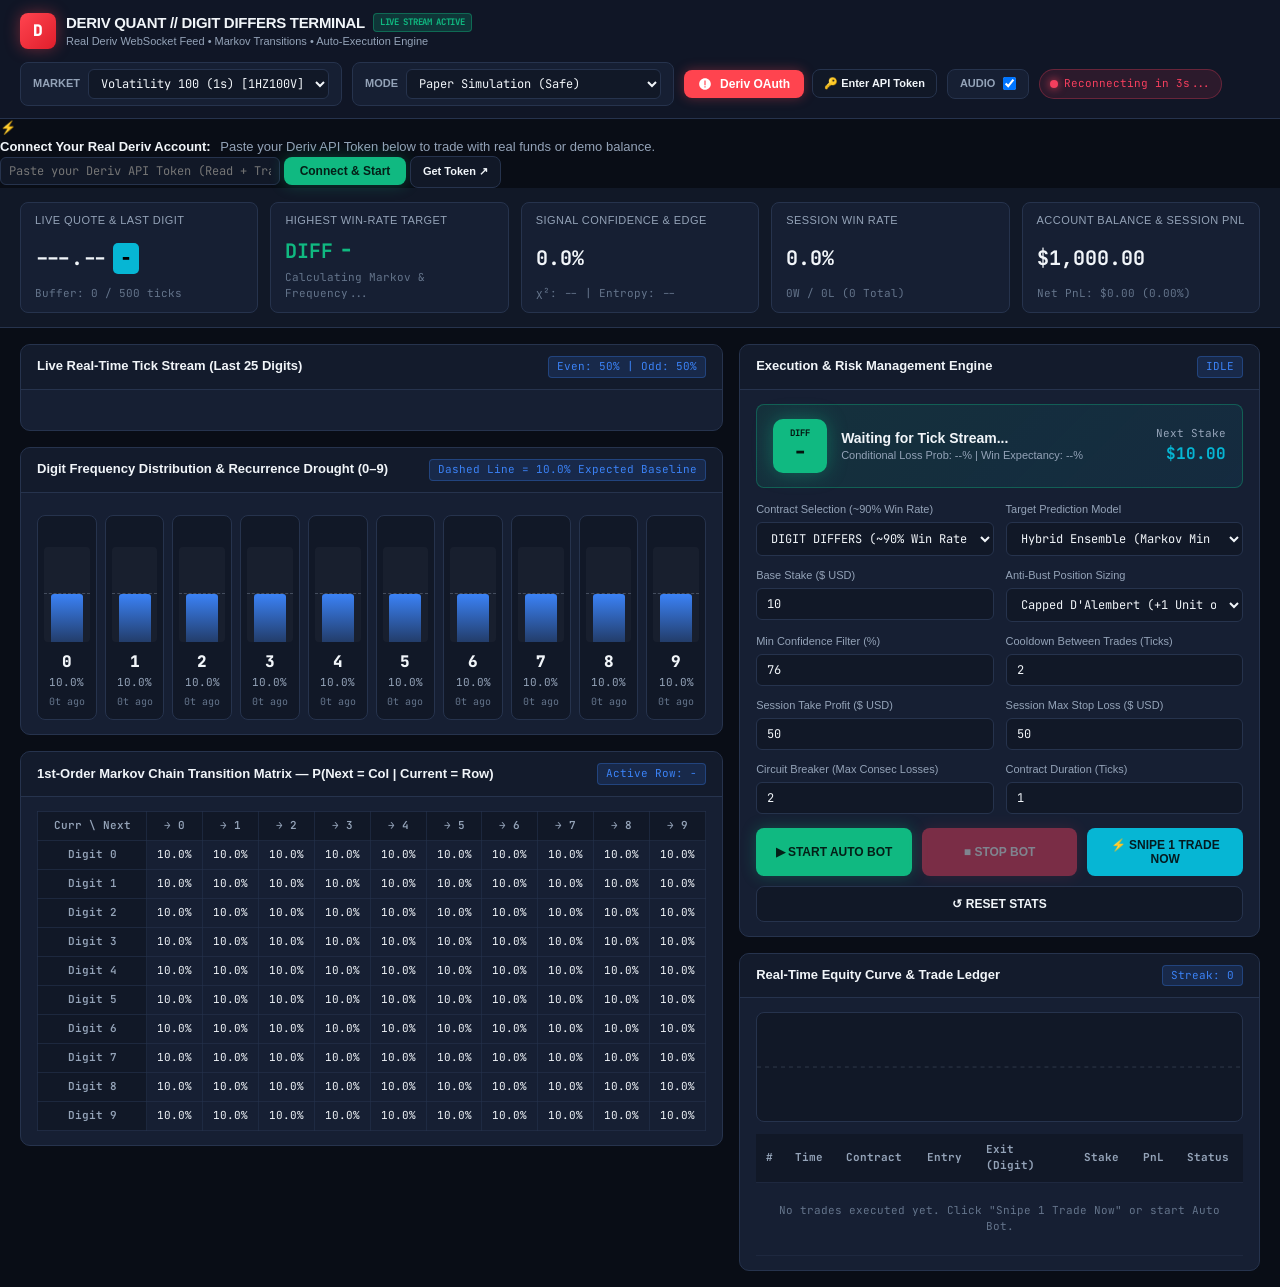
==== commit 30cddff8: "Update deriv-digit-bot/index.html with real Deriv OAuth & execution engine" ====
--- a/deriv-digit-bot/index.html
+++ b/deriv-digit-bot/index.html
@@ -18,14 +18,14 @@
       <div>
         <div class="brand-title">
           <span>DERIV QUANT // DIGIT DIFFERS TERMINAL</span>
-          <span class="live-pill" id="marketStatusPill">LIVE DATA ACTIVE</span>
-        </div>
-        <div class="brand-subtitle">Real WebSocket Feed • Markov Transitions • Auto-Execution Engine</div>
+          <span class="live-pill" id="marketStatusPill">LIVE STREAM ACTIVE</span>
+        </div>
+        <div class="brand-subtitle">Real Deriv WebSocket Feed • Markov Transitions • Auto-Execution Engine</div>
       </div>
     </div>
 
     <div class="nav-controls">
-      <!-- Deriv Symbol Selector -->
+      <!-- Market Selector -->
       <div class="control-pill">
         <label for="symbolSelect">Market</label>
         <select id="symbolSelect">
@@ -43,49 +43,71 @@
         </select>
       </div>
 
-      <!-- Execution Mode: Paper vs Live Account -->
+      <!-- Execution Mode: Paper vs Real Account -->
       <div class="control-pill">
         <label for="execModeSelect">Mode</label>
         <select id="execModeSelect">
-          <option value="PAPER" selected>Paper Simulation (Live Ticks)</option>
-          <option value="LIVE">Real Deriv Account (Live Bets)</option>
+          <option value="PAPER" selected>Paper Simulation (Safe)</option>
+          <option value="LIVE">Real Deriv Account (Live Money)</option>
         </select>
       </div>
 
       <!-- Logged-in Account Badge & Switcher (Shown when authorized) -->
       <div id="accountPill" class="account-badge-pill" style="display: none;">
         <span id="accountTypeTag" class="account-type-tag tag-demo">DEMO</span>
-        <select id="accountSelect" style="background: transparent; border: none; font-weight: 700; color: #fff; padding: 0 4px; font-family: var(--font-mono);"></select>
+        <select id="accountSelect" style="background: transparent; border: none; font-weight: 700; color: #fff; padding: 0 4px; font-family: var(--font-mono); cursor: pointer;"></select>
         <span id="headerBalance" class="account-balance-text">$0.00</span>
-        <button id="logoutBtn" title="Log out" style="background: none; border: none; color: var(--text-muted); cursor: pointer; font-size: 14px; margin-left: 4px;">✕</button>
-      </div>
-
-      <!-- Auth Actions: OAuth Login & API Token Modal -->
+        <button id="logoutBtn" title="Log out of Deriv" style="background: none; border: none; color: var(--text-muted); cursor: pointer; font-size: 14px; margin-left: 6px;">✕</button>
+      </div>
+
+      <!-- Quick Auth Actions -->
       <div id="authActionsGroup" style="display: flex; gap: 8px; align-items: center;">
-        <button class="btn-deriv-login" id="derivOAuthBtn" title="Official Deriv OAuth2 Redirect Login">
+        <button class="btn-deriv-login" id="derivOAuthBtn" title="Log in via official Deriv login page">
           <svg width="14" height="14" viewBox="0 0 24 24" fill="currentColor">
             <path d="M12 2C6.48 2 2 6.48 2 12s4.48 10 10 10 10-4.48 10-10S17.52 2 12 2zm-1 14h2v2h-2v-2zm0-10h2v8h-2V6z"/>
           </svg>
-          Log in with Deriv
+          Deriv OAuth
         </button>
         <button class="btn btn-secondary" id="openTokenModalBtn" style="padding: 7px 11px; min-width: auto; font-size: 11px;">
-          API Token
+          🔑 Enter API Token
         </button>
       </div>
 
-      <!-- Sound Toggle -->
+      <!-- Audio FX Toggle -->
       <div class="control-pill" title="Toggle audio sound FX for wins, losses and entries">
         <label for="soundToggle">Audio</label>
         <input type="checkbox" id="soundToggle" checked style="cursor: pointer;" />
       </div>
 
-      <!-- WebSocket Stream Status Badge -->
+      <!-- WebSocket Stream Status -->
       <div id="wsStatusBadge" class="status-badge disconnected">
         <span class="status-dot"></span>
         <span id="wsStatusText">Connecting...</span>
       </div>
     </div>
   </header>
+
+  <!-- High-Visibility Deriv Account Connection Bar -->
+  <div class="login-banner" id="loginBanner">
+    <div class="login-banner-content">
+      <div class="login-banner-title">
+        <span class="login-banner-icon">⚡</span>
+        <div>
+          <strong>Connect Your Real Deriv Account:</strong>
+          <span style="color: var(--text-secondary); margin-left: 6px;">Paste your Deriv API Token below to trade with real funds or demo balance.</span>
+        </div>
+      </div>
+      <div class="login-banner-form">
+        <input type="password" id="bannerTokenInput" placeholder="Paste your Deriv API Token (Read + Trade)..." style="width: 280px;" />
+        <button class="btn btn-start" id="bannerConnectBtn" style="min-width: auto; padding: 7px 16px;">
+          Connect &amp; Start
+        </button>
+        <a href="https://app.deriv.com/account/api-token" target="_blank" rel="noopener" class="btn btn-secondary" style="min-width: auto; padding: 7px 12px; font-size: 11px; text-decoration: none;">
+          Get Token ↗
+        </a>
+      </div>
+    </div>
+  </div>
 
   <!-- Live Hero Metrics Strip -->
   <section class="ticker-strip">
@@ -155,9 +177,7 @@
           <span class="card-badge">Dashed Line = 10.0% Expected Baseline</span>
         </div>
         <div class="card-body">
-          <div class="digit-grid" id="digitDistributionGrid">
-            <!-- Populated dynamically by JS -->
-          </div>
+          <div class="digit-grid" id="digitDistributionGrid"></div>
         </div>
       </div>
 
@@ -170,9 +190,7 @@
           <span class="card-badge" id="activeMarkovRowBadge">Active Row: -</span>
         </div>
         <div class="card-body markov-container">
-          <table class="markov-table" id="markovTable">
-            <!-- Populated dynamically by JS -->
-          </table>
+          <table class="markov-table" id="markovTable"></table>
         </div>
       </div>
 
@@ -199,7 +217,7 @@
                 <strong id="bannerTargetDigit">-</strong>
               </div>
               <div>
-                <div style="font-weight: 700; font-size: 14px;" id="bannerSignalTitle">Waiting for Tick History...</div>
+                <div style="font-weight: 700; font-size: 14px;" id="bannerSignalTitle">Waiting for Tick Stream...</div>
                 <div style="font-size: 11px; color: var(--text-secondary);" id="bannerSignalSub">
                   Conditional Loss Prob: --% | Win Expectancy: --%
                 </div>
@@ -338,7 +356,7 @@
         <button class="modal-close" id="closeTokenModalBtn">×</button>
       </div>
       <p style="font-size: 12px; color: var(--text-secondary); margin-bottom: 14px;">
-        To trade with real funds or demo balance on Deriv, paste your API token below.
+        To trade with real money or demo funds on Deriv, paste your API token below.
         Tokens can be created in your Deriv settings with <strong>Read</strong> and <strong>Trade</strong> scopes.
       </p>
 
@@ -348,7 +366,7 @@
       </div>
 
       <div class="form-group" style="margin-bottom: 16px;">
-        <label for="modalAppIdInput">Deriv App ID (Optional, defaults to 1089)</label>
+        <label for="modalAppIdInput">Deriv App ID (Optional, default 1089)</label>
         <input type="number" id="modalAppIdInput" value="1089" />
       </div>
 
--- a/deriv-digit-bot/styles.css
+++ b/deriv-digit-bot/styles.css
@@ -13,6 +13,7 @@
   --accent-amber: #f59e0b;
   --accent-rose: #f43f5e;
   --accent-purple: #8b5cf6;
+  --deriv-red: #ff444f;
   --font-mono: 'JetBrains Mono', 'Fira Code', Consolas, monospace;
   --font-sans: 'Inter', -apple-system, BlinkMacSystemFont, 'Segoe UI', Roboto, sans-serif;
 }
@@ -41,7 +42,7 @@
   flex-wrap: wrap;
   gap: 12px;
   padding: 12px 20px;
-  background: rgba(17, 24, 39, 0.92);
+  background: rgba(17, 24, 39, 0.95);
   backdrop-filter: blur(10px);
   border-bottom: 1px solid var(--border-color);
   position: sticky;
@@ -56,10 +57,10 @@
 }
 
 .brand-logo {
-  width: 34px;
-  height: 34px;
-  border-radius: 8px;
-  background: linear-gradient(135deg, var(--accent-cyan), var(--accent-blue));
+  width: 36px;
+  height: 36px;
+  border-radius: 8px;
+  background: linear-gradient(135deg, var(--deriv-red), #e01e2b);
   display: flex;
   align-items: center;
   justify-content: center;
@@ -67,13 +68,26 @@
   font-weight: 800;
   font-size: 16px;
   color: #fff;
-  box-shadow: 0 0 15px rgba(6, 182, 212, 0.35);
+  box-shadow: 0 0 15px rgba(255, 68, 79, 0.4);
 }
 
 .brand-title {
   font-weight: 700;
   font-size: 15px;
   letter-spacing: -0.02em;
+  display: flex;
+  align-items: center;
+  gap: 8px;
+}
+
+.brand-title .live-pill {
+  font-size: 9px;
+  font-family: var(--font-mono);
+  background: rgba(16, 185, 129, 0.2);
+  color: var(--accent-emerald);
+  padding: 2px 6px;
+  border-radius: 4px;
+  border: 1px solid rgba(16, 185, 129, 0.4);
 }
 
 .brand-subtitle {
@@ -84,7 +98,7 @@
 .nav-controls {
   display: flex;
   align-items: center;
-  gap: 12px;
+  gap: 10px;
   flex-wrap: wrap;
 }
 
@@ -119,6 +133,67 @@
 
 select:focus, input:focus {
   border-color: var(--accent-cyan);
+}
+
+/* Deriv Auth Buttons & Account Pill */
+.btn-deriv-login {
+  background: var(--deriv-red);
+  color: #fff;
+  font-weight: 700;
+  font-size: 12px;
+  padding: 7px 14px;
+  border-radius: 8px;
+  border: none;
+  cursor: pointer;
+  display: inline-flex;
+  align-items: center;
+  gap: 8px;
+  box-shadow: 0 0 12px rgba(255, 68, 79, 0.35);
+  transition: opacity 0.15s, transform 0.1s;
+}
+
+.btn-deriv-login:hover {
+  opacity: 0.92;
+}
+
+.btn-deriv-login:active {
+  transform: translateY(1px);
+}
+
+.account-badge-pill {
+  display: flex;
+  align-items: center;
+  gap: 8px;
+  background: var(--bg-card);
+  border: 1px solid rgba(16, 185, 129, 0.4);
+  padding: 5px 12px;
+  border-radius: 8px;
+}
+
+.account-type-tag {
+  font-family: var(--font-mono);
+  font-size: 10px;
+  font-weight: 800;
+  padding: 2px 6px;
+  border-radius: 4px;
+  text-transform: uppercase;
+}
+
+.tag-real {
+  background: rgba(16, 185, 129, 0.2);
+  color: var(--accent-emerald);
+}
+
+.tag-demo {
+  background: rgba(245, 158, 11, 0.2);
+  color: var(--accent-amber);
+}
+
+.account-balance-text {
+  font-family: var(--font-mono);
+  font-weight: 700;
+  font-size: 12px;
+  color: #fff;
 }
 
 .status-badge {
@@ -373,7 +448,7 @@
 
 .bar-baseline {
   position: absolute;
-  bottom: 50%; /* 10% expected mark when max scale is 20% */
+  bottom: 50%;
   left: 0;
   right: 0;
   border-top: 1px dashed rgba(148, 163, 184, 0.35);
@@ -644,3 +719,86 @@
   height: 100%;
   display: block;
 }
+
+/* Modal for API Token / Settings */
+.modal-overlay {
+  position: fixed;
+  top: 0;
+  left: 0;
+  right: 0;
+  bottom: 0;
+  background: rgba(0, 0, 0, 0.75);
+  backdrop-filter: blur(4px);
+  display: none;
+  align-items: center;
+  justify-content: center;
+  z-index: 1000;
+}
+
+.modal-content {
+  background: var(--bg-card);
+  border: 1px solid var(--border-color);
+  border-radius: 12px;
+  padding: 24px;
+  width: 90%;
+  max-width: 480px;
+  box-shadow: 0 10px 40px rgba(0, 0, 0, 0.6);
+}
+
+.modal-header {
+  display: flex;
+  justify-content: space-between;
+  align-items: center;
+  margin-bottom: 16px;
+}
+
+.modal-title {
+  font-size: 16px;
+  font-weight: 700;
+}
+
+.modal-close {
+  background: none;
+  border: none;
+  color: var(--text-secondary);
+  font-size: 20px;
+  cursor: pointer;
+}
+
+/* Toast Notifications */
+#toastContainer {
+  position: fixed;
+  bottom: 20px;
+  right: 20px;
+  display: flex;
+  flex-direction: column;
+  gap: 8px;
+  z-index: 2000;
+}
+
+.toast {
+  background: var(--bg-card);
+  border: 1px solid var(--border-color);
+  color: var(--text-primary);
+  padding: 10px 16px;
+  border-radius: 8px;
+  font-family: var(--font-mono);
+  font-size: 12px;
+  box-shadow: 0 4px 15px rgba(0, 0, 0, 0.4);
+  animation: slideIn 0.25s ease;
+}
+
+.toast.toast-success {
+  border-color: var(--accent-emerald);
+  color: var(--accent-emerald);
+}
+
+.toast.toast-error {
+  border-color: var(--accent-rose);
+  color: var(--accent-rose);
+}
+
+@keyframes slideIn {
+  from { transform: translateX(100%); opacity: 0; }
+  to { transform: translateX(0); opacity: 1; }
+}
